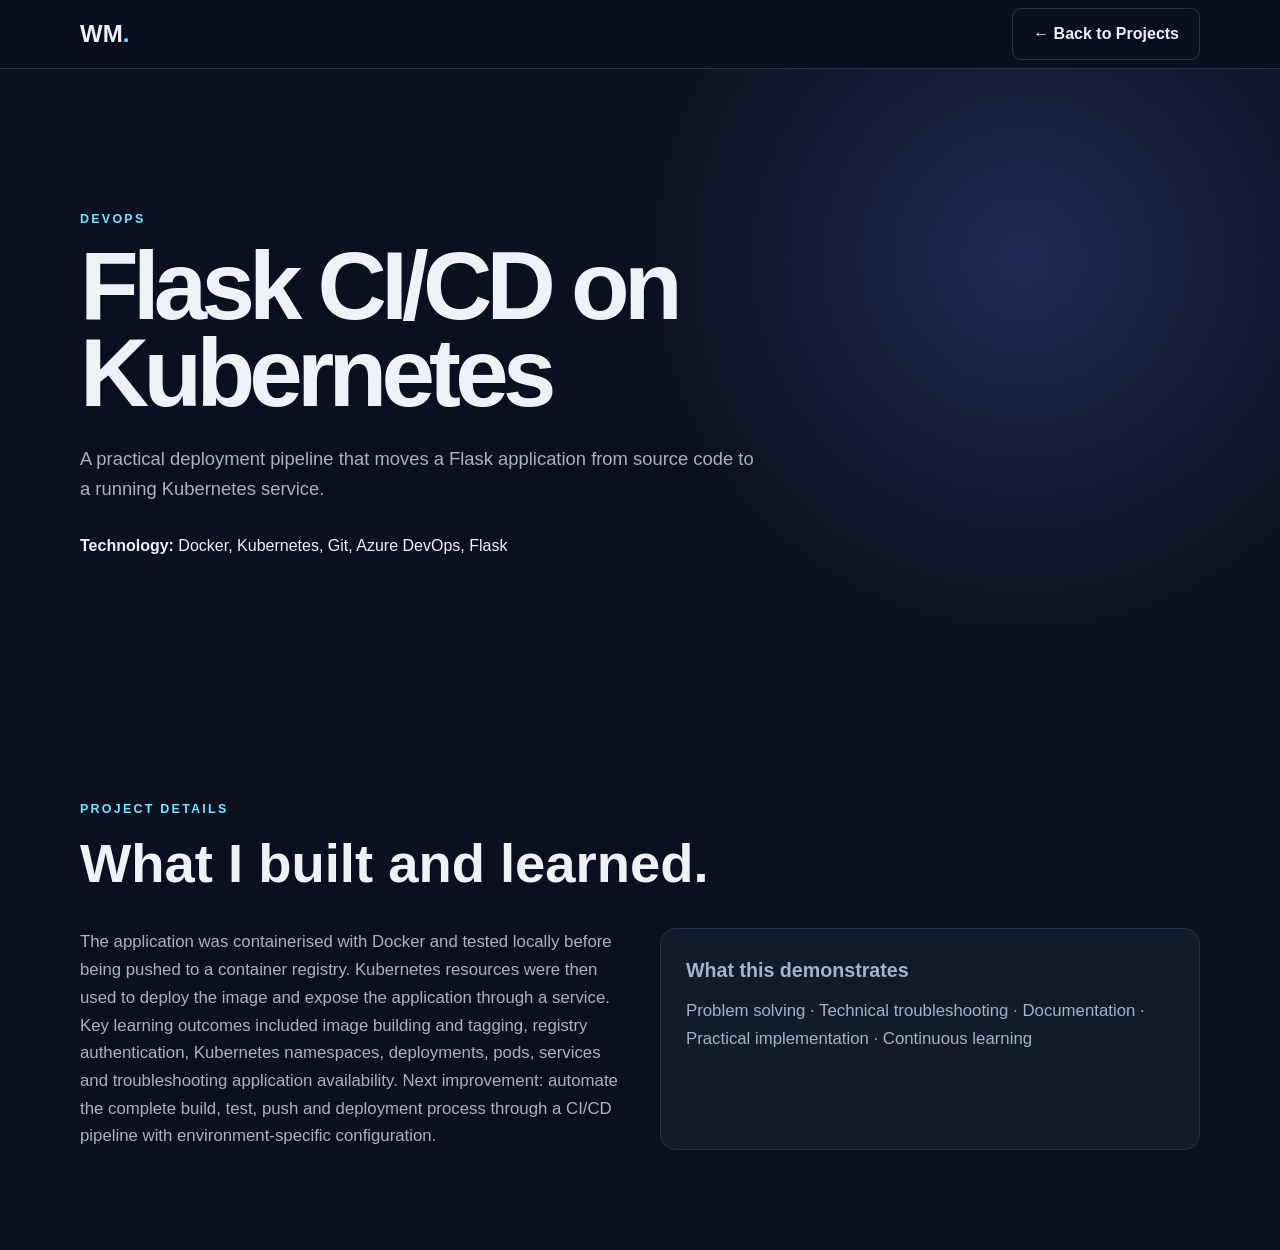
==== projects/flask-cicd.html @ e300abfe "Rename flask-cicd.html to projects/flask-cicd.html" ====
<!DOCTYPE html><html lang="en"><head><meta charset="UTF-8"><meta name="viewport" content="width=device-width,initial-scale=1.0"><title>Flask CI/CD on Kubernetes | William Martin</title><link rel="stylesheet" href="../styles.css"></head><body>
<header class="site-header"><nav class="nav container"><a class="logo" href="../index.html">WM<span>.</span></a><a class="btn secondary" href="../index.html#projects">← Back to Projects</a></nav></header>
<main><section class="hero" style="min-height:70vh"><div class="container"><p class="eyebrow">DEVOPS</p><h1 style="font-size:clamp(3rem,8vw,6rem);max-width:950px">Flask CI/CD on Kubernetes</h1><p class="hero-text">A practical deployment pipeline that moves a Flask application from source code to a running Kubernetes service.</p><p><strong>Technology:</strong> Docker, Kubernetes, Git, Azure DevOps, Flask</p></div></section>
<section class="section"><div class="container"><p class="eyebrow">PROJECT DETAILS</p><h2>What I built and learned.</h2><div class="two-col"><p>The application was containerised with Docker and tested locally before being pushed to a container registry. Kubernetes resources were then used to deploy the image and expose the application through a service.

Key learning outcomes included image building and tagging, registry authentication, Kubernetes namespaces, deployments, pods, services and troubleshooting application availability.

Next improvement: automate the complete build, test, push and deployment process through a CI/CD pipeline with environment-specific configuration.</p><div class="skill-card"><h3>What this demonstrates</h3><p>Problem solving · Technical troubleshooting · Documentation · Practical implementation · Continuous learning</p></div></div></div></section></main></body></html>
---- styles.css ----
*{box-sizing:border-box;margin:0;padding:0}
:root{--bg:#0b1020;--surface:#121a2d;--surface2:#18223a;--text:#edf2f7;--muted:#a8b3c7;--accent:#6ee7ff;--accent2:#a78bfa;--border:#26324b}
html{scroll-behavior:smooth}
body{font-family:Inter,Segoe UI,Arial,sans-serif;background:var(--bg);color:var(--text);line-height:1.65}
a{color:inherit;text-decoration:none}.container{width:min(1120px,92%);margin:auto}
.site-header{position:sticky;top:0;z-index:10;background:rgba(11,16,32,.9);backdrop-filter:blur(12px);border-bottom:1px solid var(--border)}
.nav{min-height:68px;display:flex;align-items:center;justify-content:space-between}.logo{font-size:1.5rem;font-weight:900}.logo span{color:var(--accent)}
.nav-links{display:flex;gap:24px;font-size:.9rem;color:var(--muted)}.nav-links a:hover{color:var(--text)}
.hero{min-height:88vh;display:grid;align-items:center;background:radial-gradient(circle at 80% 30%,#202a52 0,transparent 35%)}
.hero-grid{display:grid;grid-template-columns:1.5fr 1fr;gap:70px;align-items:center}
.eyebrow{font-size:.78rem;letter-spacing:.18em;color:var(--accent);font-weight:800;margin-bottom:14px}
h1{font-size:clamp(4rem,10vw,7.5rem);line-height:.9;letter-spacing:-.06em}h1 span{color:var(--accent2)}
.hero-text{max-width:680px;color:var(--muted);font-size:1.15rem;margin:28px 0}.buttons{display:flex;gap:14px;flex-wrap:wrap}
.btn{padding:12px 20px;border-radius:9px;font-weight:800;border:1px solid var(--border)}.primary{background:var(--accent);color:#08101c}.secondary{background:transparent}
.profile-card{background:linear-gradient(145deg,var(--surface2),var(--surface));border:1px solid var(--border);padding:30px;border-radius:24px;text-align:center;box-shadow:0 20px 60px rgba(0,0,0,.25)}
.photo-placeholder{height:310px;border-radius:18px;border:2px dashed #53617d;display:grid;place-items:center;color:#8492aa;font-weight:900;letter-spacing:.1em;margin-bottom:20px}
.section{padding:100px 0}.alt{background:#0e1527}h2{font-size:clamp(2rem,5vw,3.4rem);line-height:1.1;max-width:800px;margin-bottom:35px}
.two-col{display:grid;grid-template-columns:1fr 1fr;gap:40px;color:var(--muted);font-size:1.05rem}.stats{display:flex;gap:60px;margin-top:55px}.stats div{display:flex;flex-direction:column}.stats strong{font-size:2.3rem}.stats span,.date{color:var(--muted);font-size:.9rem}
.timeline{border-left:1px solid var(--border);padding-left:35px;display:grid;gap:38px}.timeline-item{position:relative}.timeline-item:before{content:"";position:absolute;width:11px;height:11px;border-radius:50%;background:var(--accent);left:-41px;top:8px}.timeline-item h3{font-size:1.35rem}.company{color:var(--accent2);font-weight:700;margin:3px 0}.timeline-item p:last-child{color:var(--muted)}
.skills-grid{display:grid;grid-template-columns:repeat(3,1fr);gap:18px}.skill-card,.project-card{background:var(--surface);border:1px solid var(--border);padding:25px;border-radius:16px}.skill-card h3{margin-bottom:10px}.skill-card p,.project-card p{color:var(--muted)}
.section-intro{color:var(--muted);max-width:760px;margin-top:-15px;margin-bottom:35px}.project-grid{display:grid;grid-template-columns:repeat(2,1fr);gap:20px}.project-card{display:flex;flex-direction:column;min-height:270px}.project-card h3{font-size:1.5rem;margin:8px 0}.tag{font-size:.7rem;letter-spacing:.14em;color:var(--accent);font-weight:900}.tools{font-size:.85rem;margin-top:auto!important;padding-top:20px}.project-card a{color:var(--accent);font-weight:800;margin-top:15px}
.learning-list{display:flex;flex-wrap:wrap;gap:12px}.learning-list span{background:var(--surface);border:1px solid var(--border);padding:12px 17px;border-radius:999px}
.contact{background:linear-gradient(145deg,#111b35,#0b1020)}.social-links{display:flex;gap:15px;flex-wrap:wrap;margin:25px 0 55px}.social-links a{border:1px solid var(--border);padding:13px 22px;border-radius:10px;background:var(--surface)}.footer-note{color:#738099;font-size:.85rem}
@media(max-width:800px){.nav-links{display:none}.hero-grid,.two-col,.project-grid,.skills-grid{grid-template-columns:1fr}.hero{padding:70px 0}.profile-card{max-width:430px}.stats{gap:25px;flex-wrap:wrap}.section{padding:75px 0}}
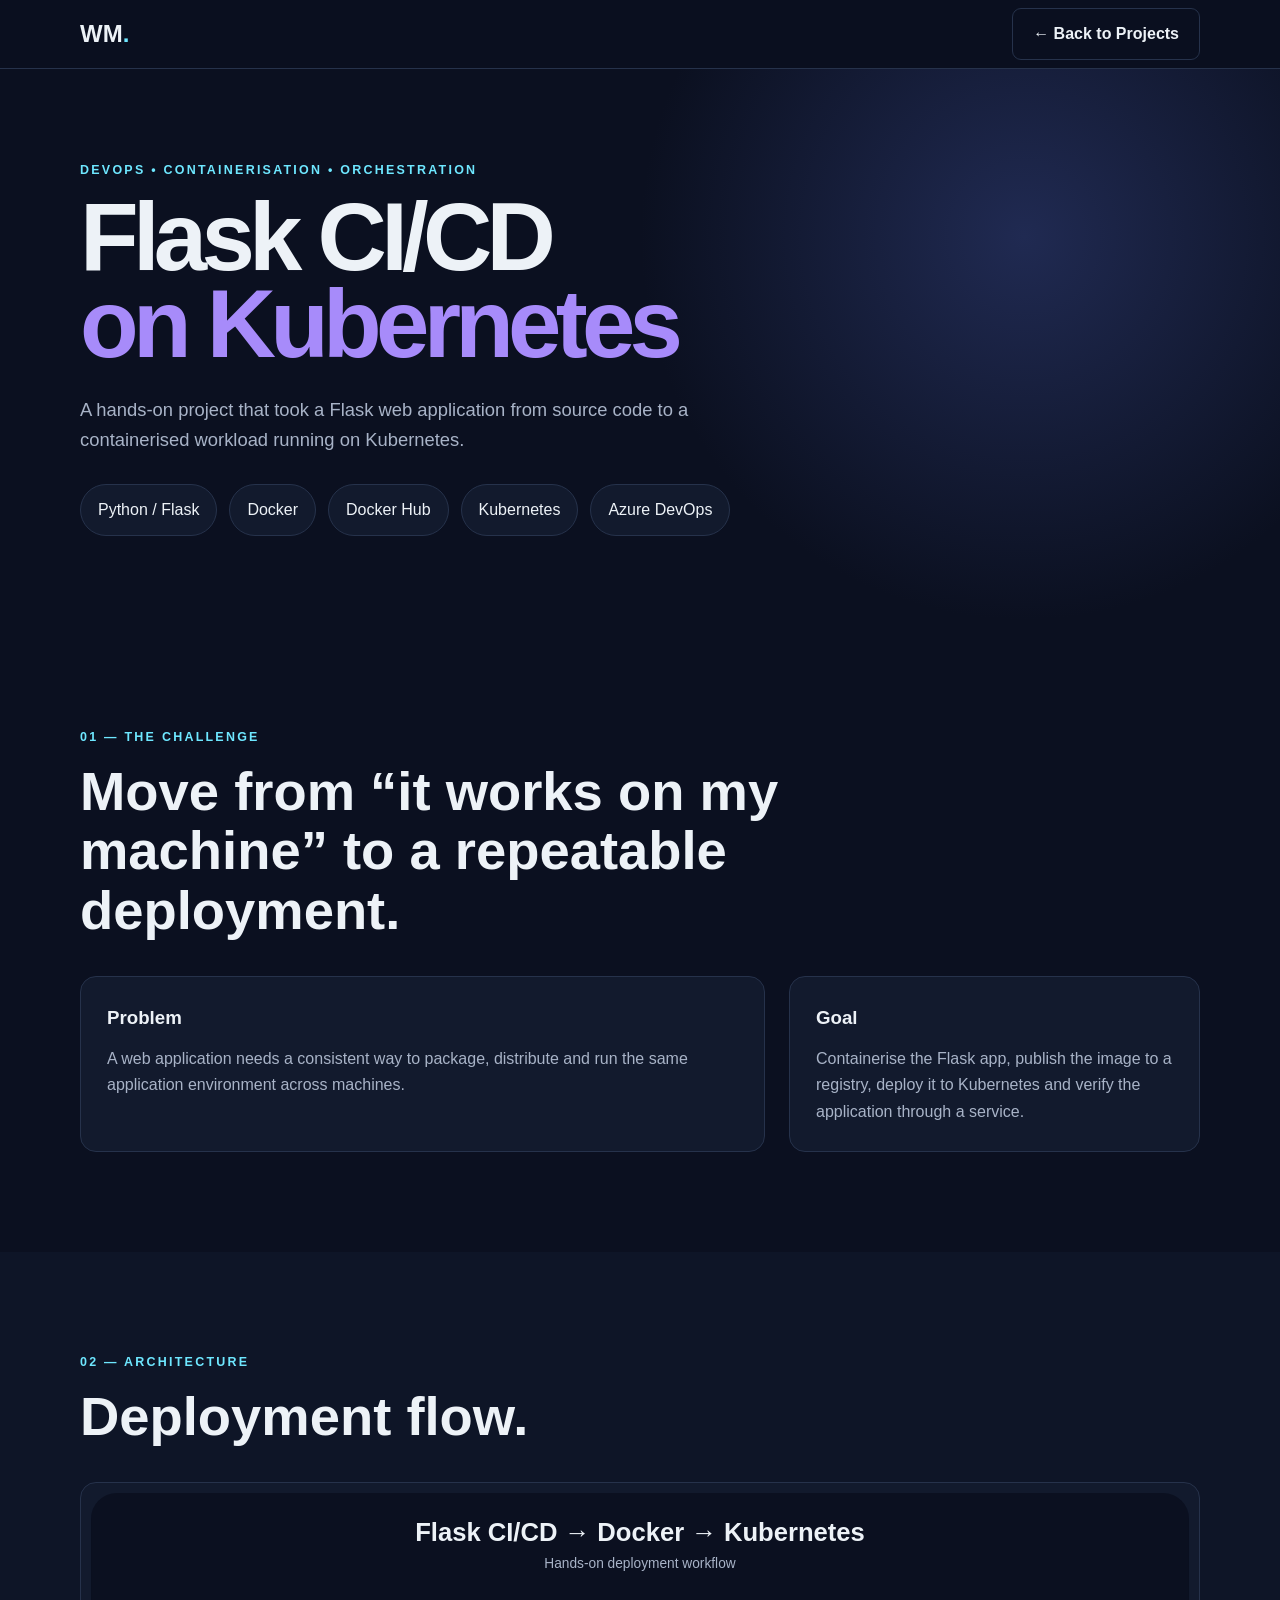
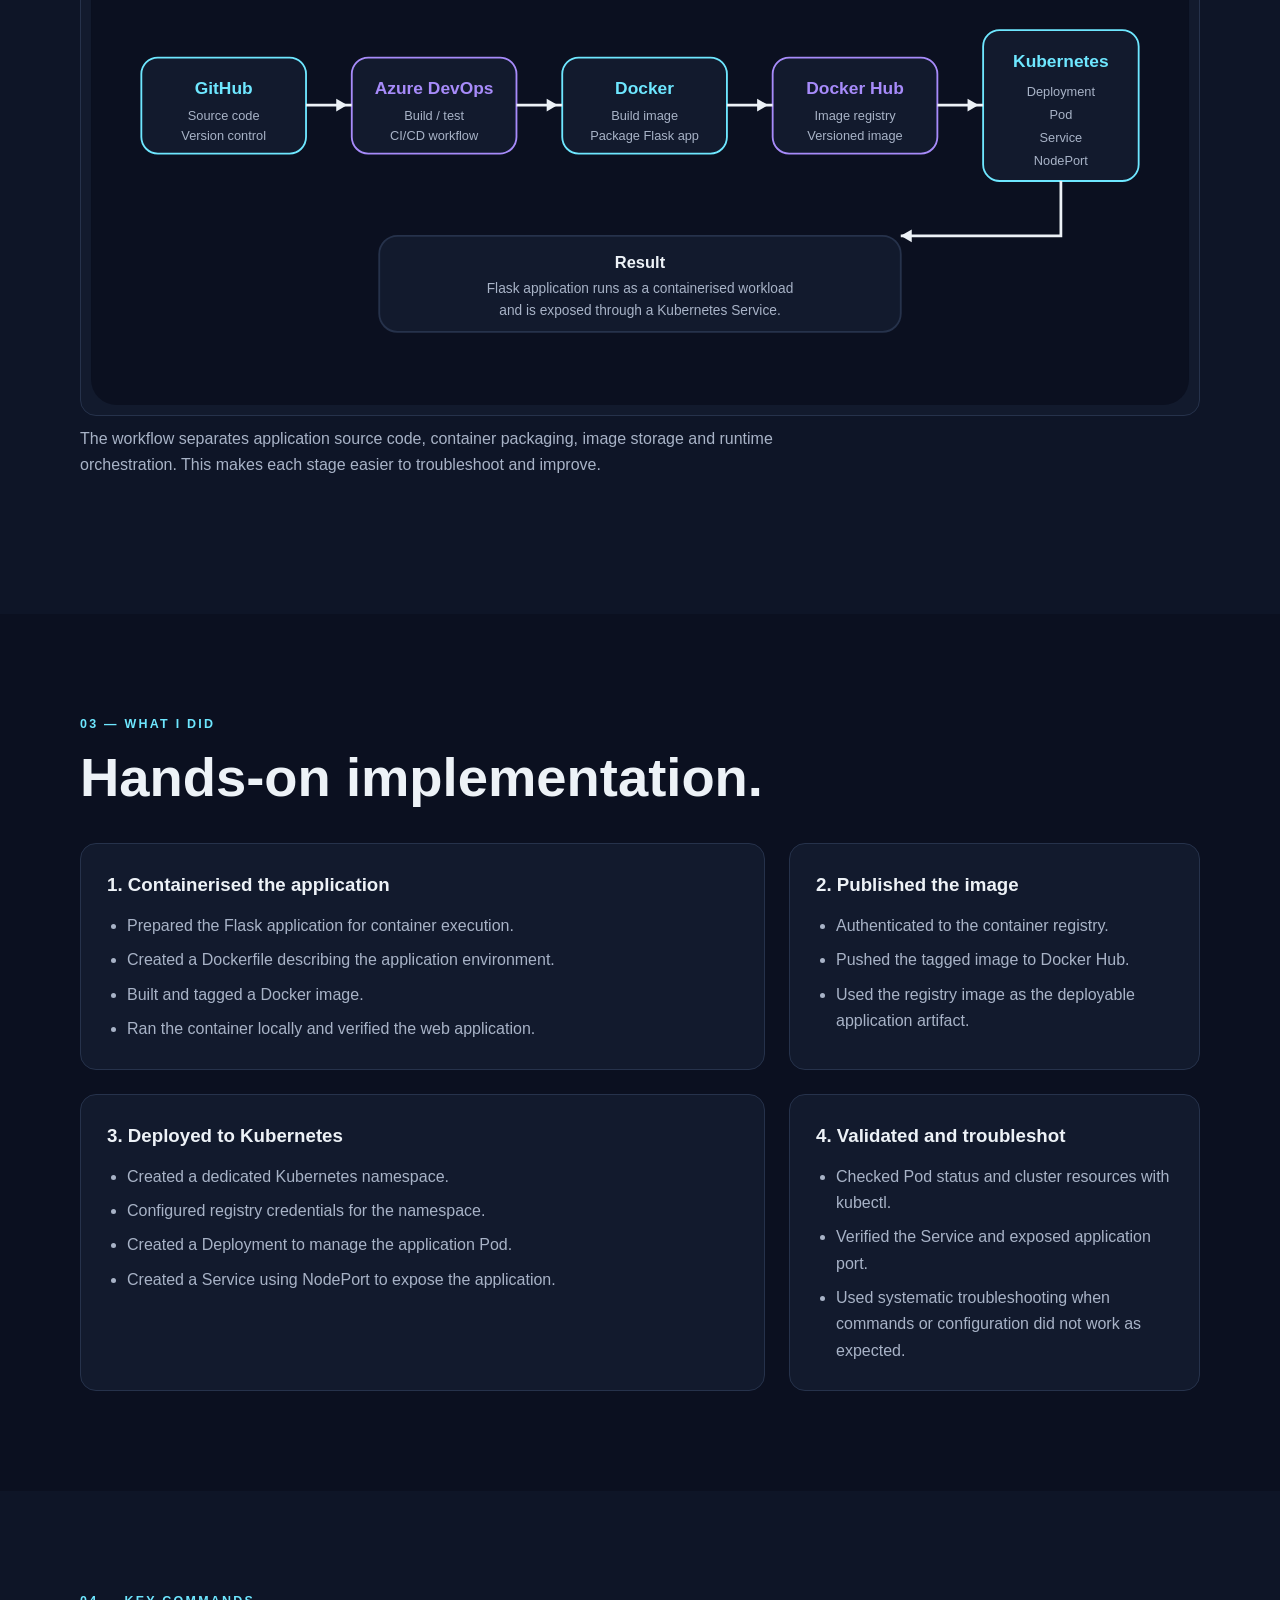
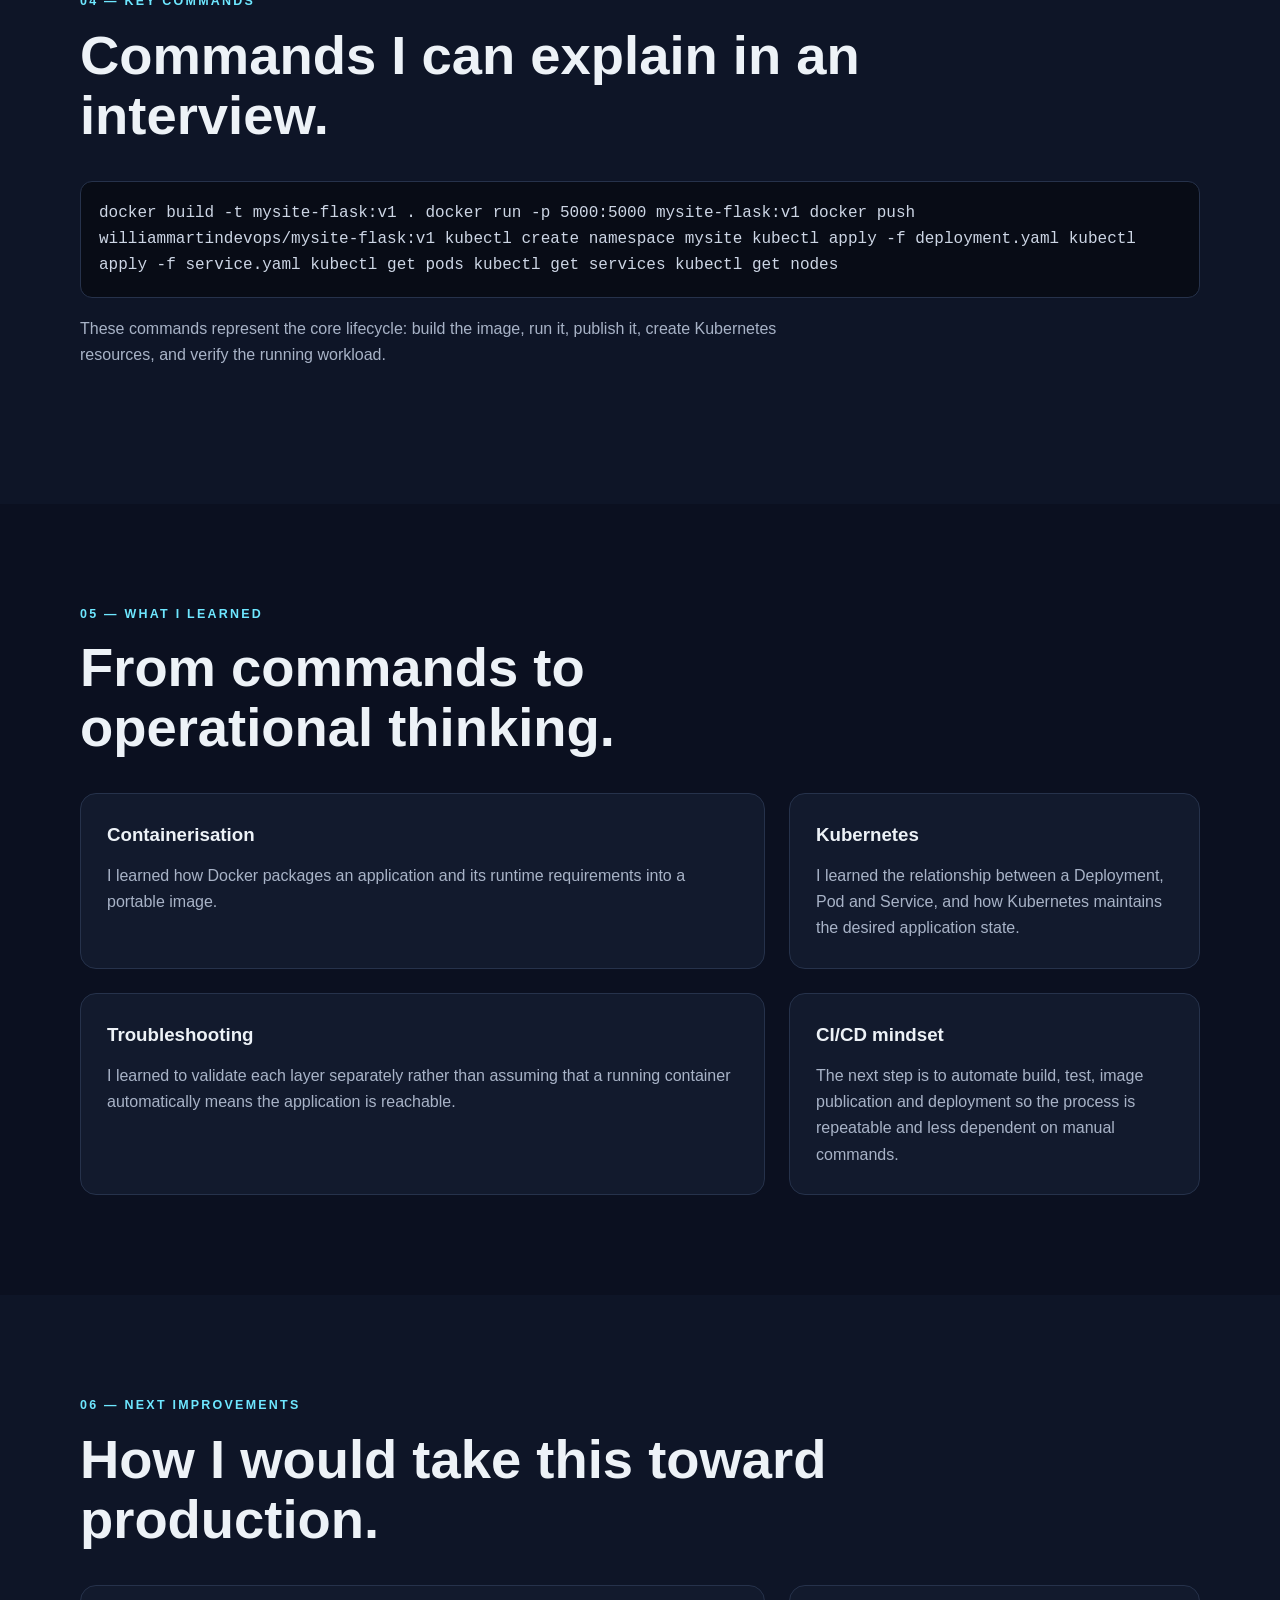
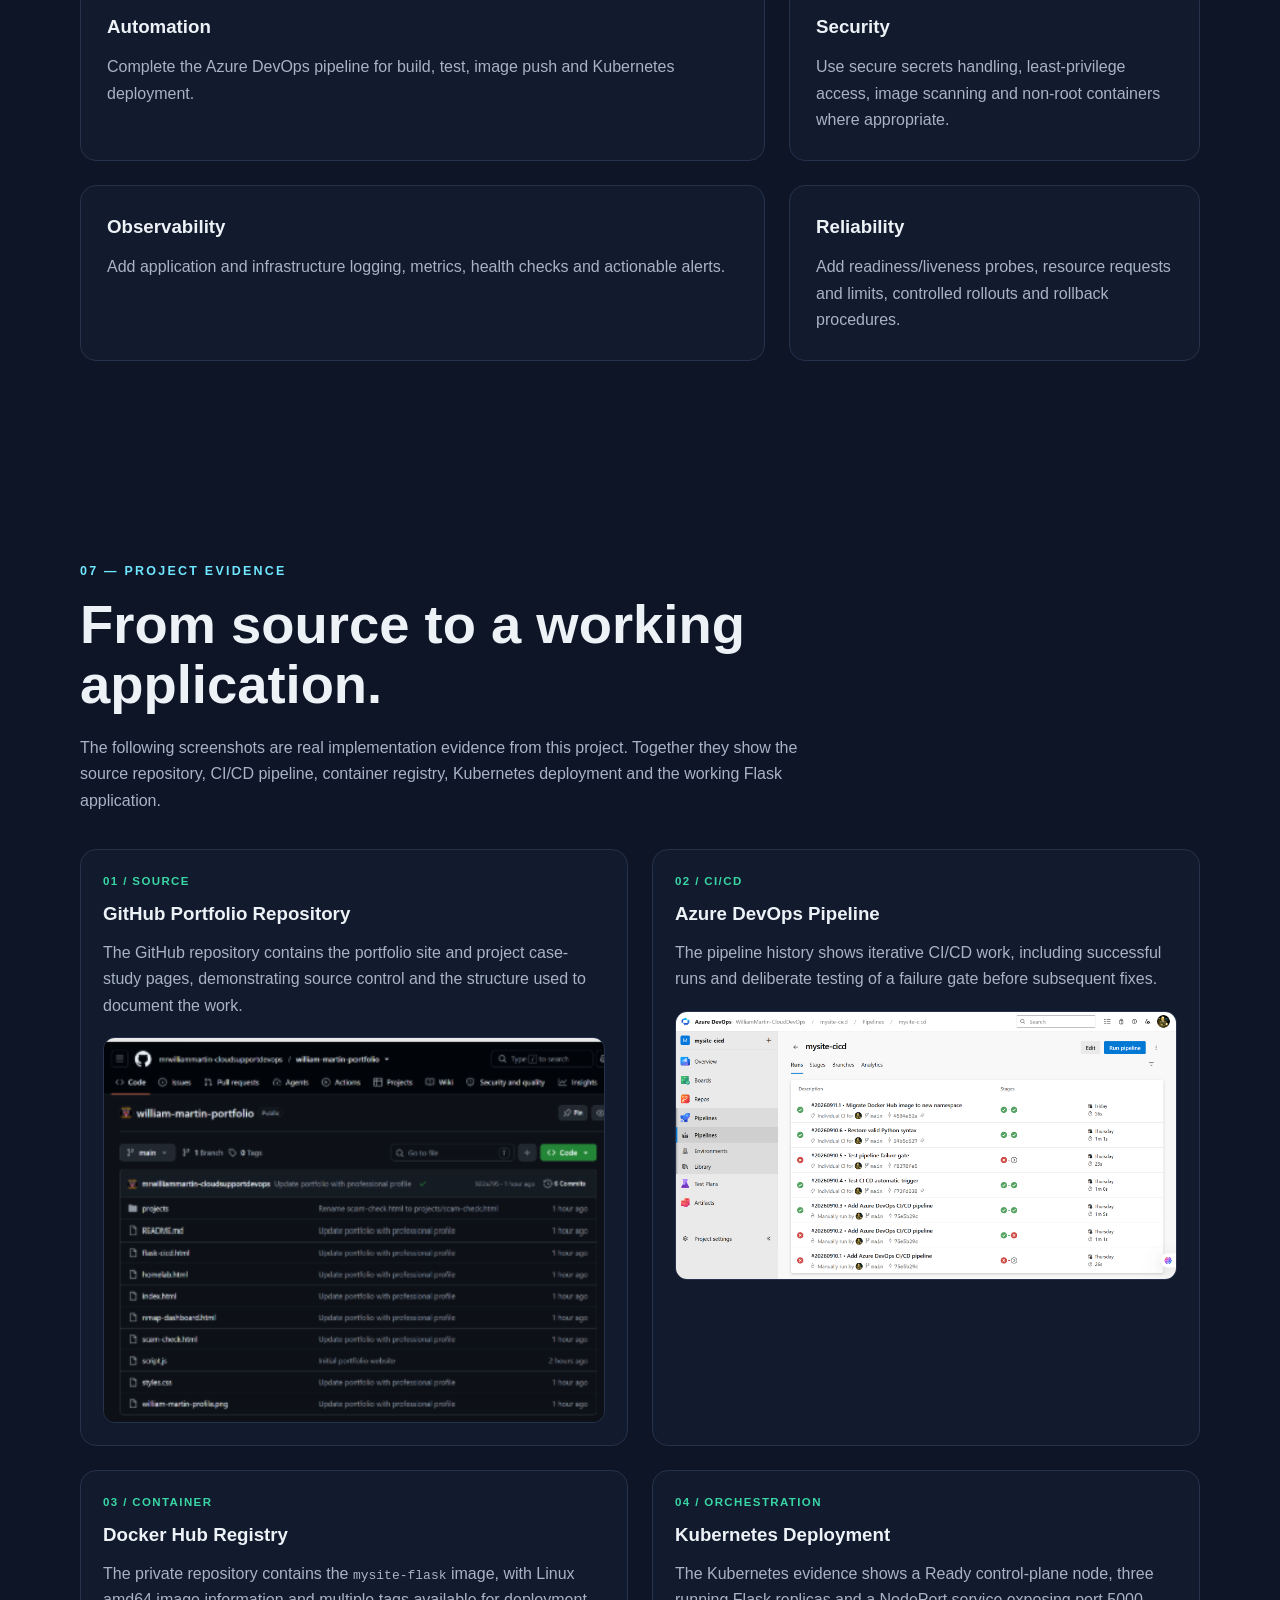
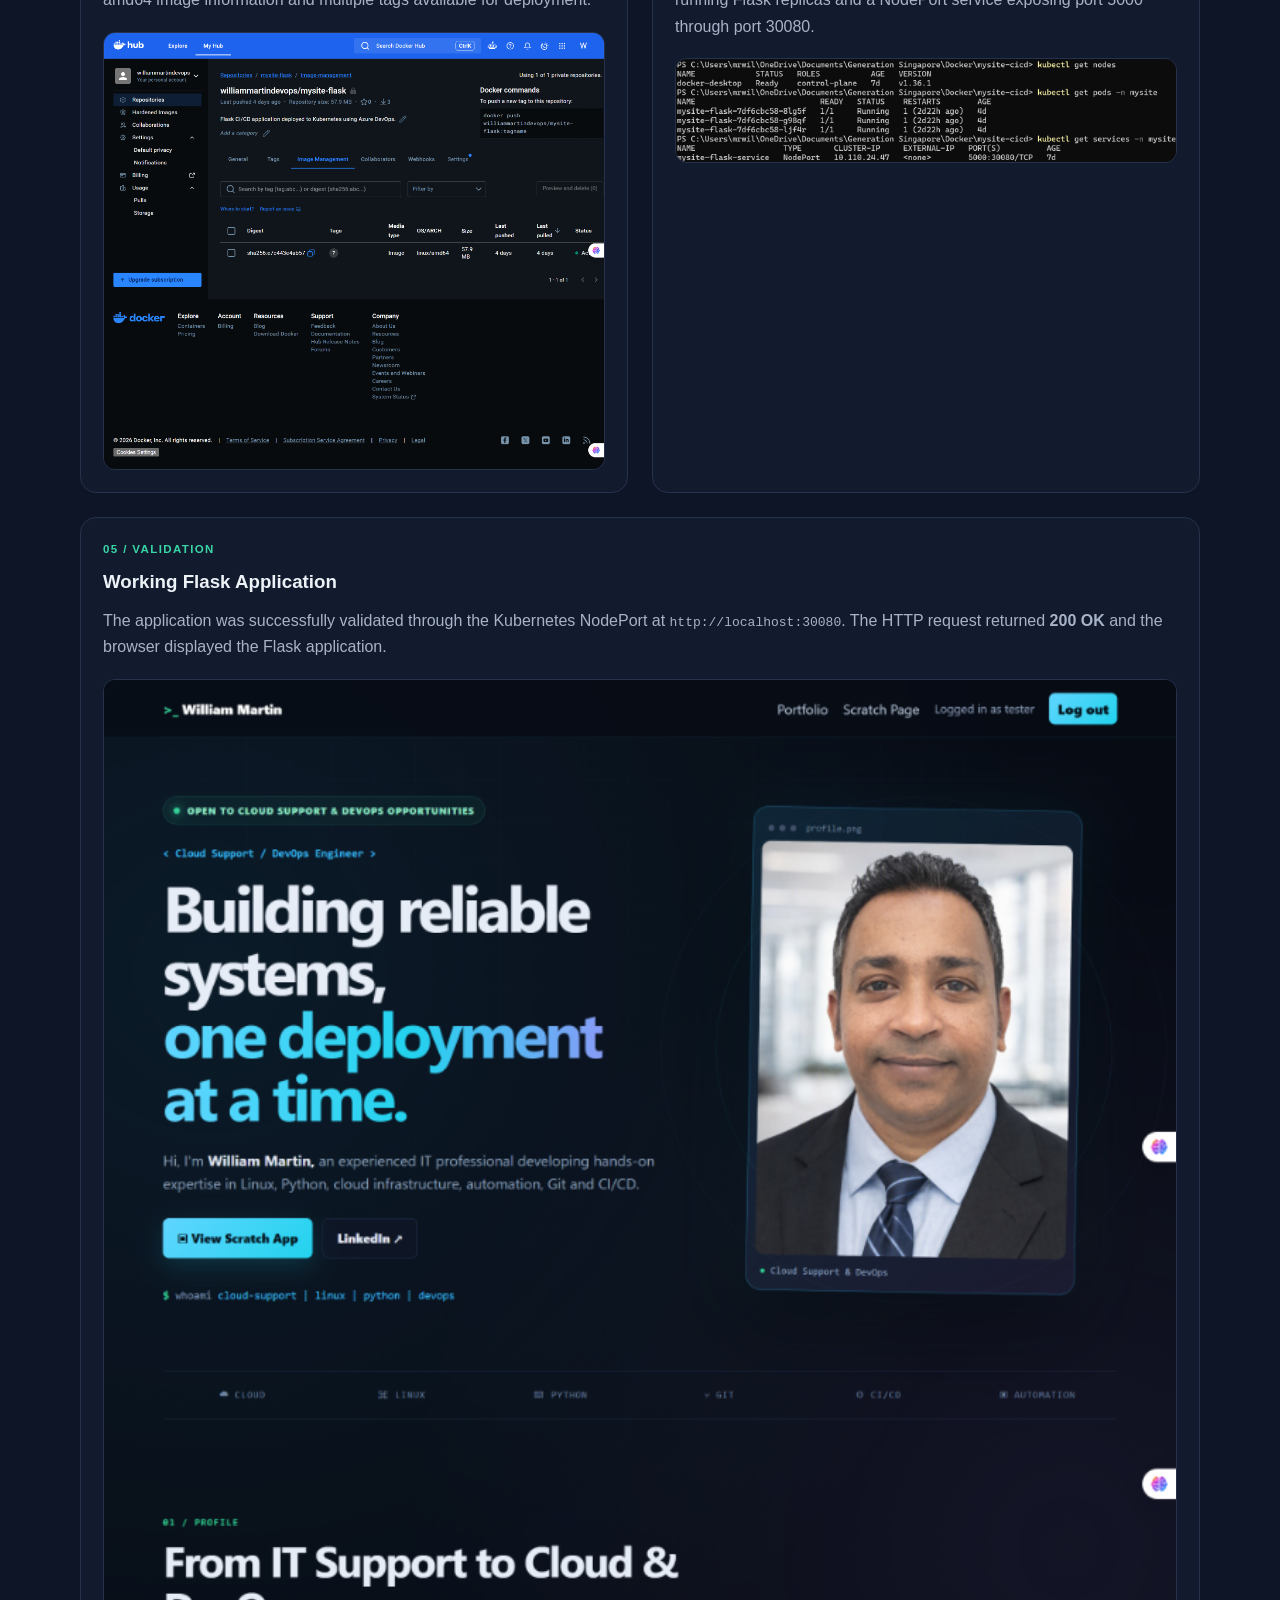
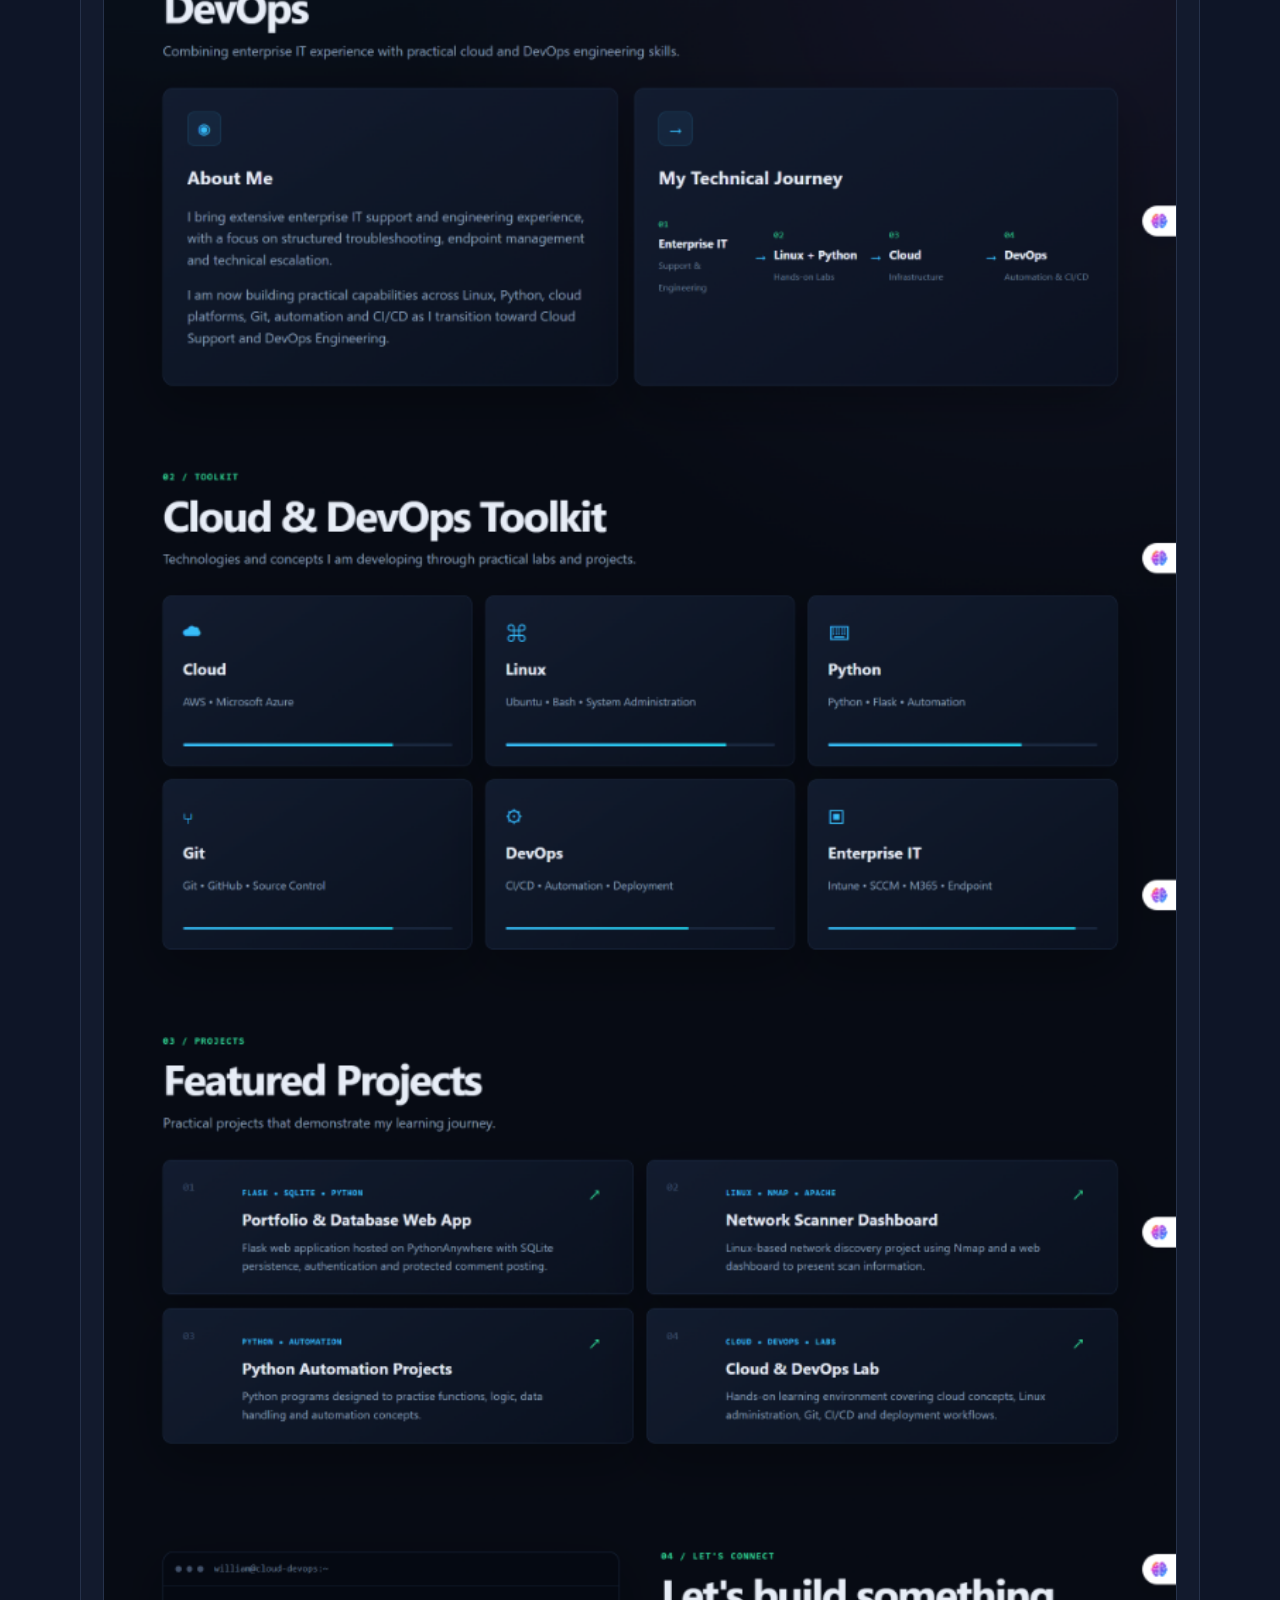
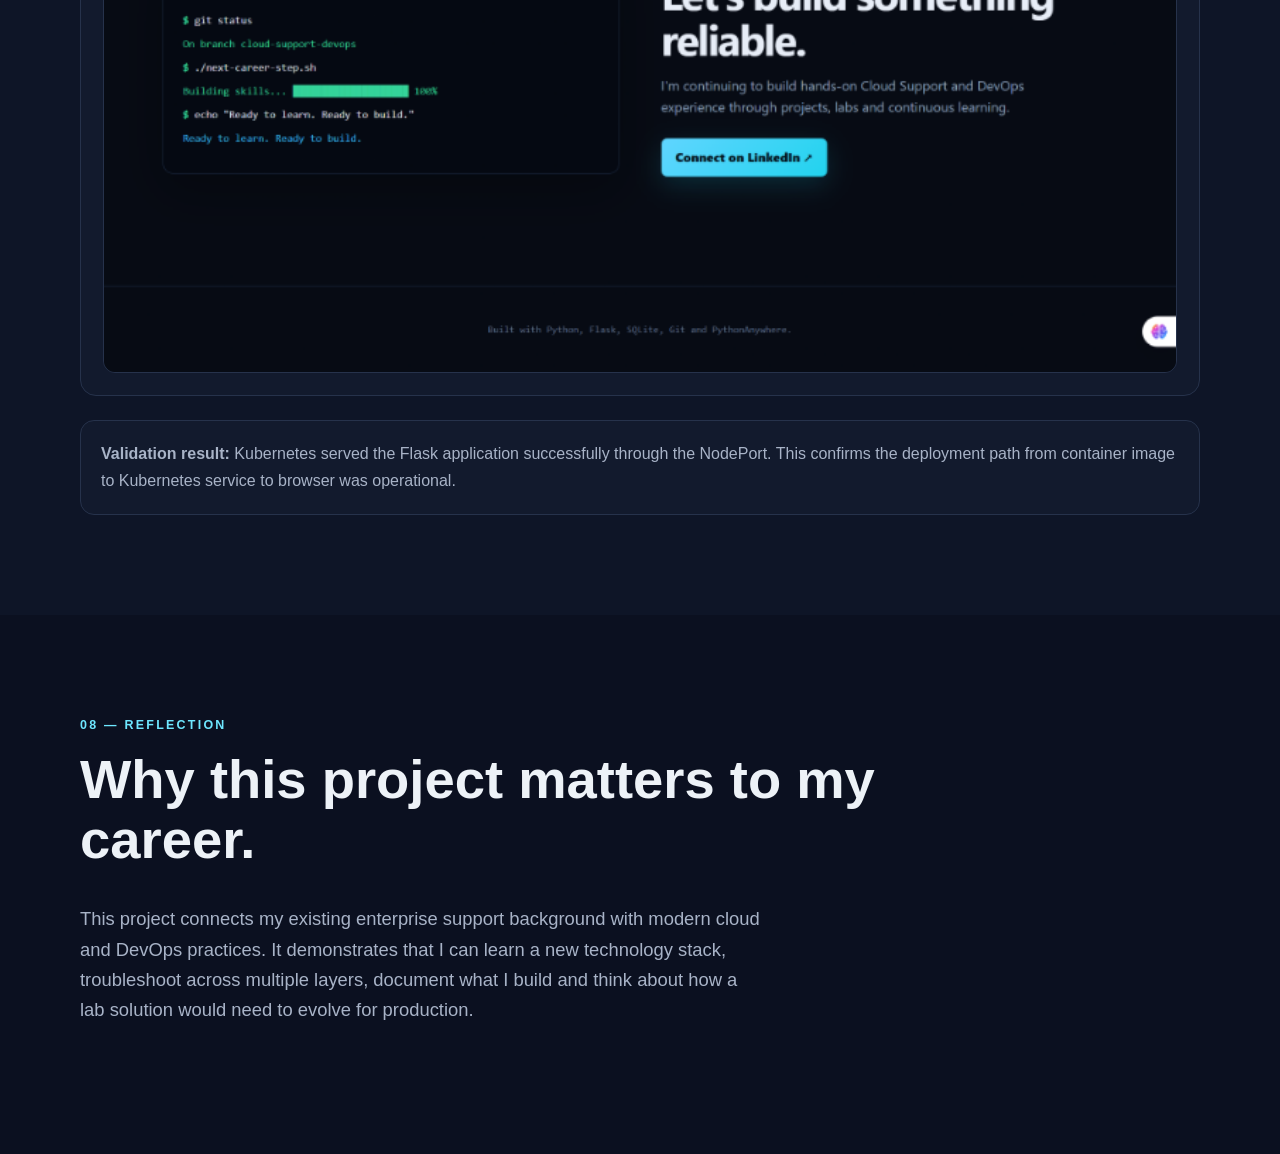
==== commit 4e6c6b45: "Upgrade portfolio with CI/CD project evidence" ====
--- a/projects/flask-cicd.html
+++ b/projects/flask-cicd.html
@@ -1,8 +1,198 @@
-<!DOCTYPE html><html lang="en"><head><meta charset="UTF-8"><meta name="viewport" content="width=device-width,initial-scale=1.0"><title>Flask CI/CD on Kubernetes | William Martin</title><link rel="stylesheet" href="../styles.css"></head><body>
-<header class="site-header"><nav class="nav container"><a class="logo" href="../index.html">WM<span>.</span></a><a class="btn secondary" href="../index.html#projects">← Back to Projects</a></nav></header>
-<main><section class="hero" style="min-height:70vh"><div class="container"><p class="eyebrow">DEVOPS</p><h1 style="font-size:clamp(3rem,8vw,6rem);max-width:950px">Flask CI/CD on Kubernetes</h1><p class="hero-text">A practical deployment pipeline that moves a Flask application from source code to a running Kubernetes service.</p><p><strong>Technology:</strong> Docker, Kubernetes, Git, Azure DevOps, Flask</p></div></section>
-<section class="section"><div class="container"><p class="eyebrow">PROJECT DETAILS</p><h2>What I built and learned.</h2><div class="two-col"><p>The application was containerised with Docker and tested locally before being pushed to a container registry. Kubernetes resources were then used to deploy the image and expose the application through a service.
+<!DOCTYPE html>
+<html lang="en">
+<head>
+<meta charset="UTF-8"><meta name="viewport" content="width=device-width,initial-scale=1.0">
+<meta name="description" content="William Martin Flask CI/CD Kubernetes project case study">
+<title>Flask CI/CD on Kubernetes | William Martin</title>
+<link rel="stylesheet" href="../styles.css">
+<style>
+.case-grid{display:grid;grid-template-columns:1.25fr .75fr;gap:24px;margin-top:30px}
+.case-box{background:var(--surface);border:1px solid var(--border);padding:26px;border-radius:16px}
+.case-box h3{margin-bottom:12px}.case-box p,.case-box li{color:var(--muted)}
+.case-box ul{padding-left:20px;display:grid;gap:8px}
+.arch{width:100%;border:1px solid var(--border);border-radius:16px;background:var(--surface);padding:10px;margin:25px 0}
+.code{background:#080c16;border:1px solid var(--border);border-radius:12px;padding:18px;color:#cdd6e5;font-family:Consolas,monospace;overflow:auto}
+.evidence{border:1px dashed #53617d;border-radius:14px;padding:22px;color:var(--muted);margin-top:18px}
+.evidence-grid{display:grid;grid-template-columns:repeat(2,minmax(0,1fr));gap:24px;margin-top:30px}
+.evidence-card{margin:0;background:var(--surface);border:1px solid var(--border);border-radius:16px;padding:22px;overflow:hidden}
+.evidence-card-wide{grid-column:1/-1}
+.evidence-card h3{margin:8px 0 10px}
+.evidence-card p{color:var(--muted);margin-bottom:18px}
+.evidence-card img{display:block;width:100%;height:auto;border-radius:12px;border:1px solid var(--border);background:#080c16}
+.evidence-label{font-size:.72rem;letter-spacing:.12em;color:#39d6a5;font-weight:700}
+.evidence-note{margin-top:24px;border:1px solid var(--border);border-radius:14px;padding:20px;color:var(--muted);background:var(--surface)}
+@media(max-width:800px){.evidence-grid{grid-template-columns:1fr}.evidence-card-wide{grid-column:auto}}
 
-Key learning outcomes included image building and tagging, registry authentication, Kubernetes namespaces, deployments, pods, services and troubleshooting application availability.
+@media(max-width:800px){.case-grid{grid-template-columns:1fr}}
+</style>
+</head>
+<body>
+<header class="site-header"><nav class="nav container">
+<a class="logo" href="../index.html">WM<span>.</span></a>
+<a class="btn secondary" href="../index.html#projects">← Back to Projects</a>
+</nav></header>
 
-Next improvement: automate the complete build, test, push and deployment process through a CI/CD pipeline with environment-specific configuration.</p><div class="skill-card"><h3>What this demonstrates</h3><p>Problem solving · Technical troubleshooting · Documentation · Practical implementation · Continuous learning</p></div></div></div></section></main></body></html>
+<main>
+<section class="hero" style="min-height:62vh">
+<div class="container">
+<p class="eyebrow">DEVOPS • CONTAINERISATION • ORCHESTRATION</p>
+<h1 style="font-size:clamp(3.2rem,8vw,6rem);max-width:950px">Flask CI/CD<br><span>on Kubernetes</span></h1>
+<p class="hero-text">A hands-on project that took a Flask web application from source code to a containerised workload running on Kubernetes.</p>
+<div class="learning-list"><span>Python / Flask</span><span>Docker</span><span>Docker Hub</span><span>Kubernetes</span><span>Azure DevOps</span></div>
+</div>
+</section>
+
+<section class="section">
+<div class="container">
+<p class="eyebrow">01 — THE CHALLENGE</p>
+<h2>Move from “it works on my machine” to a repeatable deployment.</h2>
+<div class="case-grid">
+<div class="case-box"><h3>Problem</h3><p>A web application needs a consistent way to package, distribute and run the same application environment across machines.</p></div>
+<div class="case-box"><h3>Goal</h3><p>Containerise the Flask app, publish the image to a registry, deploy it to Kubernetes and verify the application through a service.</p></div>
+</div>
+</div>
+</section>
+
+<section class="section alt">
+<div class="container">
+<p class="eyebrow">02 — ARCHITECTURE</p>
+<h2>Deployment flow.</h2>
+<div class="arch"><img src="../assets/flask-cicd-architecture.svg" alt="Flask CI/CD architecture diagram" style="width:100%;display:block"></div>
+<p class="section-intro">The workflow separates application source code, container packaging, image storage and runtime orchestration. This makes each stage easier to troubleshoot and improve.</p>
+</div>
+</section>
+
+<section class="section">
+<div class="container">
+<p class="eyebrow">03 — WHAT I DID</p>
+<h2>Hands-on implementation.</h2>
+<div class="case-grid">
+<div class="case-box"><h3>1. Containerised the application</h3><ul>
+<li>Prepared the Flask application for container execution.</li>
+<li>Created a Dockerfile describing the application environment.</li>
+<li>Built and tagged a Docker image.</li>
+<li>Ran the container locally and verified the web application.</li>
+</ul></div>
+<div class="case-box"><h3>2. Published the image</h3><ul>
+<li>Authenticated to the container registry.</li>
+<li>Pushed the tagged image to Docker Hub.</li>
+<li>Used the registry image as the deployable application artifact.</li>
+</ul></div>
+<div class="case-box"><h3>3. Deployed to Kubernetes</h3><ul>
+<li>Created a dedicated Kubernetes namespace.</li>
+<li>Configured registry credentials for the namespace.</li>
+<li>Created a Deployment to manage the application Pod.</li>
+<li>Created a Service using NodePort to expose the application.</li>
+</ul></div>
+<div class="case-box"><h3>4. Validated and troubleshot</h3><ul>
+<li>Checked Pod status and cluster resources with kubectl.</li>
+<li>Verified the Service and exposed application port.</li>
+<li>Used systematic troubleshooting when commands or configuration did not work as expected.</li>
+</ul></div>
+</div>
+</div>
+</section>
+
+<section class="section alt">
+<div class="container">
+<p class="eyebrow">04 — KEY COMMANDS</p>
+<h2>Commands I can explain in an interview.</h2>
+<div class="code">docker build -t mysite-flask:v1 .
+docker run -p 5000:5000 mysite-flask:v1
+docker push williammartindevops/mysite-flask:v1
+
+kubectl create namespace mysite
+kubectl apply -f deployment.yaml
+kubectl apply -f service.yaml
+kubectl get pods
+kubectl get services
+kubectl get nodes</div>
+<p class="section-intro" style="margin-top:18px">These commands represent the core lifecycle: build the image, run it, publish it, create Kubernetes resources, and verify the running workload.</p>
+</div>
+</section>
+
+<section class="section">
+<div class="container">
+<p class="eyebrow">05 — WHAT I LEARNED</p>
+<h2>From commands to operational thinking.</h2>
+<div class="case-grid">
+<div class="case-box"><h3>Containerisation</h3><p>I learned how Docker packages an application and its runtime requirements into a portable image.</p></div>
+<div class="case-box"><h3>Kubernetes</h3><p>I learned the relationship between a Deployment, Pod and Service, and how Kubernetes maintains the desired application state.</p></div>
+<div class="case-box"><h3>Troubleshooting</h3><p>I learned to validate each layer separately rather than assuming that a running container automatically means the application is reachable.</p></div>
+<div class="case-box"><h3>CI/CD mindset</h3><p>The next step is to automate build, test, image publication and deployment so the process is repeatable and less dependent on manual commands.</p></div>
+</div>
+</div>
+</section>
+
+<section class="section alt">
+<div class="container">
+<p class="eyebrow">06 — NEXT IMPROVEMENTS</p>
+<h2>How I would take this toward production.</h2>
+<div class="case-grid">
+<div class="case-box"><h3>Automation</h3><p>Complete the Azure DevOps pipeline for build, test, image push and Kubernetes deployment.</p></div>
+<div class="case-box"><h3>Security</h3><p>Use secure secrets handling, least-privilege access, image scanning and non-root containers where appropriate.</p></div>
+<div class="case-box"><h3>Observability</h3><p>Add application and infrastructure logging, metrics, health checks and actionable alerts.</p></div>
+<div class="case-box"><h3>Reliability</h3><p>Add readiness/liveness probes, resource requests and limits, controlled rollouts and rollback procedures.</p></div>
+</div>
+</div>
+</section>
+
+
+<section class="section alt">
+<div class="container">
+<p class="eyebrow">07 — PROJECT EVIDENCE</p>
+<h2>From source to a working application.</h2>
+<p class="section-intro">The following screenshots are real implementation evidence from this project. Together they show the source repository, CI/CD pipeline, container registry, Kubernetes deployment and the working Flask application.</p>
+
+<div class="evidence-grid">
+  <figure class="evidence-card">
+    <div class="evidence-label">01 / SOURCE</div>
+    <h3>GitHub Portfolio Repository</h3>
+    <p>The GitHub repository contains the portfolio site and project case-study pages, demonstrating source control and the structure used to document the work.</p>
+    <img src="../assets/github-portfolio-repository.png" alt="GitHub repository showing William Martin portfolio files" loading="lazy">
+  </figure>
+
+  <figure class="evidence-card">
+    <div class="evidence-label">02 / CI/CD</div>
+    <h3>Azure DevOps Pipeline</h3>
+    <p>The pipeline history shows iterative CI/CD work, including successful runs and deliberate testing of a failure gate before subsequent fixes.</p>
+    <img src="../assets/azure-devops-pipeline.png" alt="Azure DevOps pipeline run history for the Flask CI/CD project" loading="lazy">
+  </figure>
+
+  <figure class="evidence-card">
+    <div class="evidence-label">03 / CONTAINER</div>
+    <h3>Docker Hub Registry</h3>
+    <p>The private repository contains the <code>mysite-flask</code> image, with Linux amd64 image information and multiple tags available for deployment.</p>
+    <img src="../assets/docker-hub-repository.png" alt="Docker Hub repository showing the mysite-flask container image" loading="lazy">
+  </figure>
+
+  <figure class="evidence-card">
+    <div class="evidence-label">04 / ORCHESTRATION</div>
+    <h3>Kubernetes Deployment</h3>
+    <p>The Kubernetes evidence shows a Ready control-plane node, three running Flask replicas and a NodePort service exposing port 5000 through port 30080.</p>
+    <img src="../assets/kubernetes-status.png" alt="PowerShell output showing Kubernetes node, pods and service status" loading="lazy">
+  </figure>
+
+  <figure class="evidence-card evidence-card-wide">
+    <div class="evidence-label">05 / VALIDATION</div>
+    <h3>Working Flask Application</h3>
+    <p>The application was successfully validated through the Kubernetes NodePort at <code>http://localhost:30080</code>. The HTTP request returned <strong>200 OK</strong> and the browser displayed the Flask application.</p>
+    <img src="../assets/flask-application.png" alt="William Martin Flask application running in the browser" loading="lazy">
+  </figure>
+</div>
+
+<div class="evidence-note">
+  <strong>Validation result:</strong> Kubernetes served the Flask application successfully through the NodePort. This confirms the deployment path from container image to Kubernetes service to browser was operational.
+</div>
+</div>
+</section>
+
+<section class="section">
+<div class="container">
+<p class="eyebrow">08 — REFLECTION</p>
+<h2>Why this project matters to my career.</h2>
+<p class="hero-text">This project connects my existing enterprise support background with modern cloud and DevOps practices. It demonstrates that I can learn a new technology stack, troubleshoot across multiple layers, document what I build and think about how a lab solution would need to evolve for production.</p>
+</div>
+</section>
+</main>
+</body></html>
--- a/styles.css
+++ b/styles.css
@@ -13,7 +13,7 @@
 .hero-text{max-width:680px;color:var(--muted);font-size:1.15rem;margin:28px 0}.buttons{display:flex;gap:14px;flex-wrap:wrap}
 .btn{padding:12px 20px;border-radius:9px;font-weight:800;border:1px solid var(--border)}.primary{background:var(--accent);color:#08101c}.secondary{background:transparent}
 .profile-card{background:linear-gradient(145deg,var(--surface2),var(--surface));border:1px solid var(--border);padding:30px;border-radius:24px;text-align:center;box-shadow:0 20px 60px rgba(0,0,0,.25)}
-.photo-placeholder{height:310px;border-radius:18px;border:2px dashed #53617d;display:grid;place-items:center;color:#8492aa;font-weight:900;letter-spacing:.1em;margin-bottom:20px}
+.photo-placeholder{height:310px;border-radius:18px;border:2px dashed #53617d;display:grid;place-items:center;color:#8492aa;font-weight:900;letter-spacing:.1em;margin-bottom:20px}.profile-photo{width:100%;height:310px;object-fit:cover;object-position:center 22%;border-radius:18px;margin-bottom:20px}
 .section{padding:100px 0}.alt{background:#0e1527}h2{font-size:clamp(2rem,5vw,3.4rem);line-height:1.1;max-width:800px;margin-bottom:35px}
 .two-col{display:grid;grid-template-columns:1fr 1fr;gap:40px;color:var(--muted);font-size:1.05rem}.stats{display:flex;gap:60px;margin-top:55px}.stats div{display:flex;flex-direction:column}.stats strong{font-size:2.3rem}.stats span,.date{color:var(--muted);font-size:.9rem}
 .timeline{border-left:1px solid var(--border);padding-left:35px;display:grid;gap:38px}.timeline-item{position:relative}.timeline-item:before{content:"";position:absolute;width:11px;height:11px;border-radius:50%;background:var(--accent);left:-41px;top:8px}.timeline-item h3{font-size:1.35rem}.company{color:var(--accent2);font-weight:700;margin:3px 0}.timeline-item p:last-child{color:var(--muted)}
